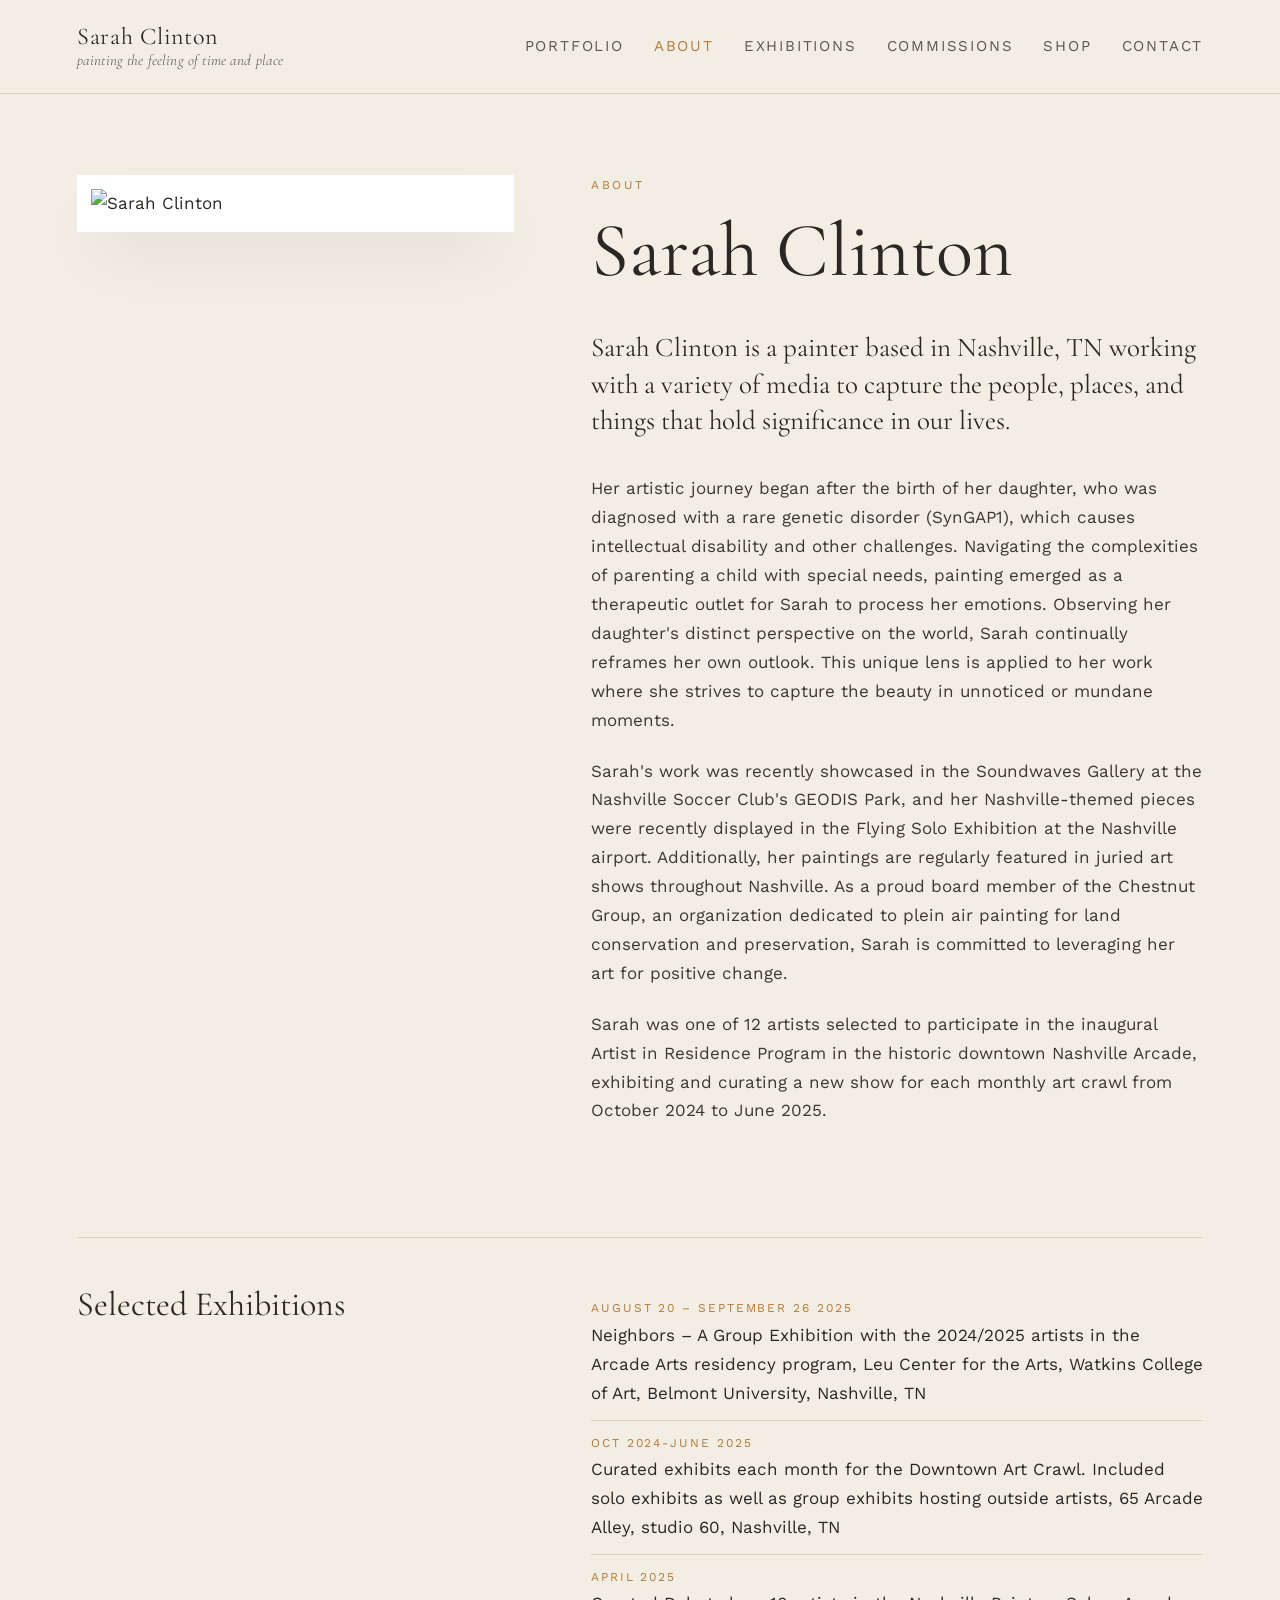
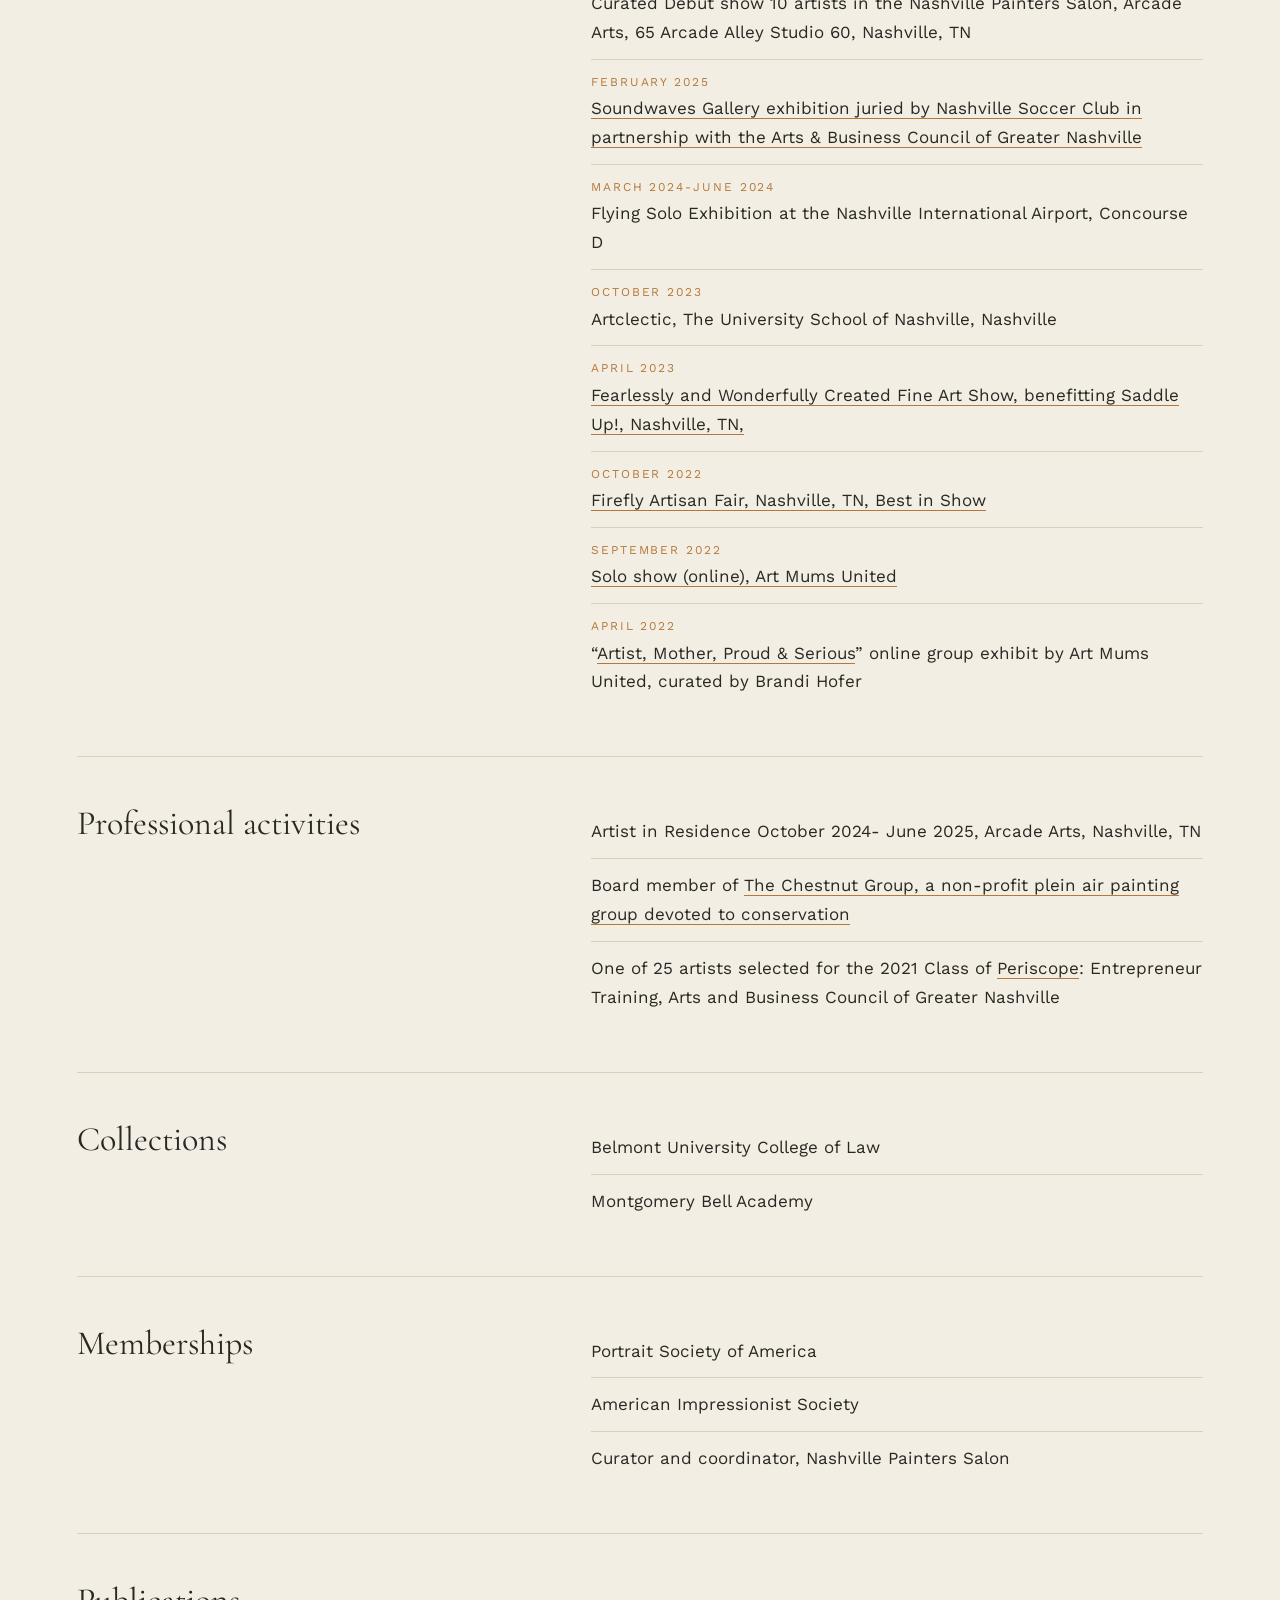
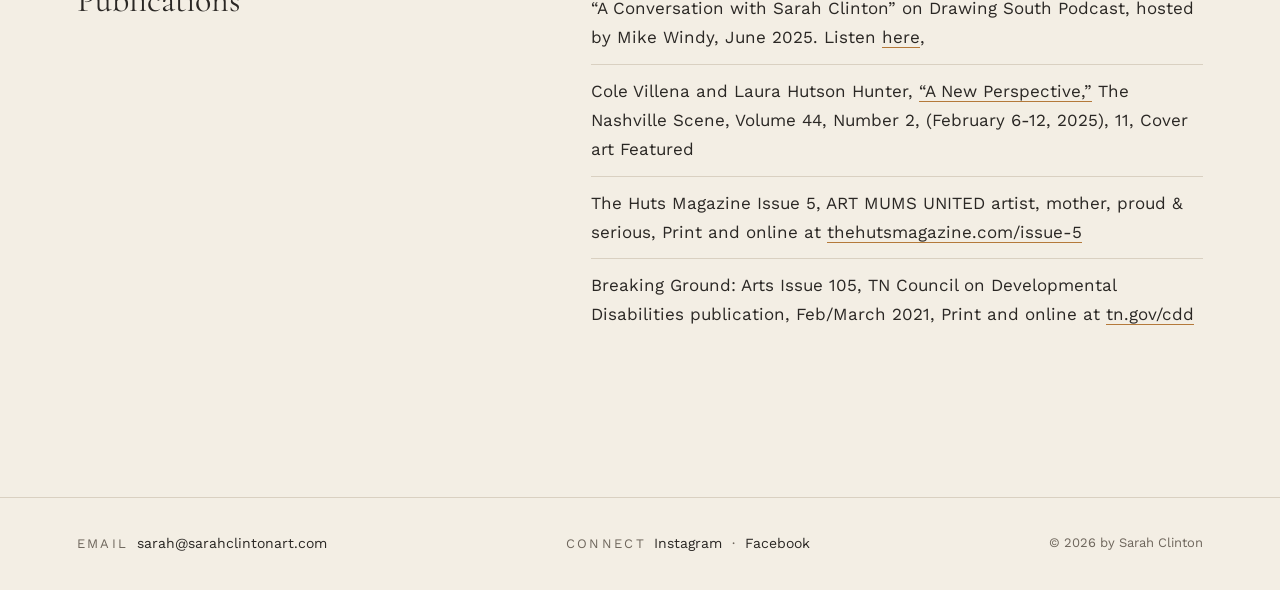
==== about.html @ befa65de "Add files via upload" ====
<!DOCTYPE html>
<html lang="en">
<head>
<meta charset="utf-8">
<meta name="viewport" content="width=device-width, initial-scale=1">
<title>About | Sarah Clinton</title>
<meta name="description" content="Sarah Clinton is a painter based in Nashville, TN.">
<link rel="preconnect" href="https://fonts.googleapis.com">
<link rel="preconnect" href="https://fonts.gstatic.com" crossorigin>
<link href="https://fonts.googleapis.com/css2?family=Cormorant+Garamond:ital,wght@0,400;0,500;1,400&family=Work+Sans:wght@400;500&display=swap" rel="stylesheet">
<link rel="stylesheet" href="css/site.css">
<style>
  :root {
    --bg: #F3EEE4; --ink: #2A2724; --muted: #6E665C; --accent: #B4793A;
    --rule: #D9D0C1; --frame: #FFFFFF;
    --display: "Cormorant Garamond", Georgia, serif;
    --body: "Work Sans", system-ui, sans-serif;
  }
  *, *::before, *::after { box-sizing: border-box; margin: 0; padding: 0; }
  body { background: var(--bg); color: var(--ink); font-family: var(--body); font-size: 17px; line-height: 1.7; }
  a { color: inherit; text-decoration: none; }


  .eyebrow { font-size: 12px; letter-spacing: .22em; text-transform: uppercase; color: var(--accent); margin-bottom: 18px; }
  h1 { font-family: var(--display); font-weight: 400; font-size: clamp(48px, 6vw, 84px); line-height: 1; margin-bottom: 40px; }

  .bio { display: grid; grid-template-columns: 5fr 7fr; gap: 6vw; padding: 9vh 6vw 10vh; align-items: start; }
  .portrait { position: sticky; top: 40px; }
  .portrait .frame { background: var(--frame); padding: 14px; box-shadow: 0 30px 60px -25px rgba(0,0,0,.35); }
  .portrait img { display: block; width: 100%; height: auto; }
  .bio-text p { max-width: 36em; margin-bottom: 1.3em; color: #3d3833; }
  .bio-text p.eyebrow { color: var(--accent); margin-bottom: 18px; }
  .bio-text p.lead { font-family: var(--display); font-size: 27px; line-height: 1.35; color: var(--ink); }

  .record { padding: 0 6vw 12vh; }
  .record section { display: grid; grid-template-columns: 5fr 7fr; gap: 6vw; border-top: 1px solid var(--rule); padding: 48px 0; }
  .record h2 { font-family: var(--display); font-weight: 400; font-size: 34px; line-height: 1.1; }
  .record ul { list-style: none; }
  .record li { padding: 12px 0; border-bottom: 1px solid var(--rule); }
  .record li:last-child { border-bottom: none; }
  .when { display: block; font-size: 12px; letter-spacing: .16em; text-transform: uppercase; color: var(--accent); margin-bottom: 2px; }
  .record a { border-bottom: 1px solid var(--accent); }
  .record a:hover { color: var(--accent); }


  @media (max-width: 800px) {
    .bio, .record section { grid-template-columns: 1fr; }
    .portrait { position: static; max-width: 420px; }
  }
</style>
</head>
<body>
<header class="site">
  <a class="wordmark" href="index.html">Sarah Clinton<span>painting the feeling of time and place</span></a>
  <button class="menu-btn" aria-label="Menu" onclick="document.body.classList.toggle('menu-open')">Menu</button>
  <nav>
    <a href="portfolio.html">Portfolio</a>
    <a class="here" href="about.html">About</a>
    <a href="exhibitions.html">Exhibitions</a>
    <a href="commissions.html">Commissions</a>
    <a href="shop.html">Shop</a>
    <a href="contact.html">Contact</a>
  </nav>
</header>

<main>
  <section class="bio">
    <figure class="portrait">
      <div class="frame"><img src="images/sarah-clinton.jpg" alt="Sarah Clinton"></div>
    </figure>
    <div class="bio-text">
      <p class="eyebrow">About</p>
      <h1>Sarah Clinton</h1>
      <p class="lead">Sarah Clinton is a painter based in Nashville, TN working with a variety of media to capture the people, places, and things that hold significance in our lives.</p>
      <p>Her artistic journey began after the birth of her daughter, who was diagnosed with a rare genetic disorder (SynGAP1), which causes intellectual disability and other challenges. Navigating the complexities of parenting a child with special needs, painting emerged as a therapeutic outlet for Sarah to process her emotions. Observing her daughter's distinct perspective on the world, Sarah continually reframes her own outlook. This unique lens is applied to her work where she strives to capture the beauty in unnoticed or mundane moments.</p>
      <p>Sarah's work was recently showcased in the Soundwaves Gallery at the Nashville Soccer Club's GEODIS Park, and her Nashville-themed pieces were recently displayed in the Flying Solo Exhibition at the Nashville airport. Additionally, her paintings are regularly featured in juried art shows throughout Nashville. As a proud board member of the Chestnut Group, an organization dedicated to plein air painting for land conservation and preservation, Sarah is committed to leveraging her art for positive change.</p>
      <p>Sarah was one of 12 artists selected to participate in the inaugural Artist in Residence Program in the historic downtown Nashville Arcade, exhibiting and curating a new show for each monthly art crawl from October 2024 to June 2025.</p>
    </div>
  </section>

  <div class="record">
    <section>
      <h2>Selected Exhibitions</h2>
      <ul>
        <li><span class="when">August 20 &ndash; September 26 2025</span>Neighbors &ndash; A Group Exhibition with the 2024/2025 artists in the Arcade Arts residency program, Leu Center for the Arts, Watkins College of Art, Belmont University, Nashville, TN</li>
        <li><span class="when">Oct 2024-June 2025</span>Curated exhibits each month for the Downtown Art Crawl. Included solo exhibits as well as group exhibits hosting outside artists, 65 Arcade Alley, studio 60, Nashville, TN</li>
        <li><span class="when">April 2025</span>Curated Debut show 10 artists in the Nashville Painters Salon, Arcade Arts, 65 Arcade Alley Studio 60, Nashville, TN</li>
        <li><span class="when">February 2025</span><a href="https://www.nashvillesc.com/geodispark/art/soundwaves" target="_blank" rel="noopener">Soundwaves Gallery exhibition juried by Nashville Soccer Club in partnership with the Arts &amp; Business Council of Greater Nashville</a></li>
        <li><span class="when">March 2024-June 2024</span>Flying Solo Exhibition at the Nashville International Airport, Concourse D</li>
        <li><span class="when">October 2023</span>Artclectic, The University School of Nashville, Nashville</li>
        <li><span class="when">April 2023</span><a href="https://www.artmumsunited.com/sarahclinton" target="_blank" rel="noopener">Fearlessly and Wonderfully Created Fine Art Show, benefitting Saddle Up!, Nashville, TN,</a></li>
        <li><span class="when">October 2022</span><a href="https://www.artmumsunited.com/sarahclinton" target="_blank" rel="noopener">Firefly Artisan Fair, Nashville, TN, Best in Show</a></li>
        <li><span class="when">September 2022</span><a href="https://www.artmumsunited.com/sarahclinton" target="_blank" rel="noopener">Solo show (online), Art Mums United</a></li>
        <li><span class="when">April 2022</span>&ldquo;<a href="https://www.artmumsunited.com/artistmotherexhibit" target="_blank" rel="noopener">Artist, Mother, Proud &amp; Serious</a>&rdquo; online group exhibit by Art Mums United, curated by Brandi Hofer</li>
      </ul>
    </section>

    <section>
      <h2>Professional activities</h2>
      <ul>
        <li>Artist in Residence October 2024- June 2025, Arcade Arts, Nashville, TN</li>
        <li>Board member of <a href="https://chestnutgroup.org/" target="_blank" rel="noopener">The Chestnut Group, a non-profit plein air painting group devoted to conservation</a></li>
        <li>One of 25 artists selected for the 2021 Class of <a href="https://www.youtube.com/watch?v=MNLySxNO3VE&amp;list=PL1G6afoTssWhYtG0hW1EjeULPOohemWJ3&amp;index=8" target="_blank" rel="noopener">Periscope</a>: Entrepreneur Training, Arts and Business Council of Greater Nashville</li>
      </ul>
    </section>

    <section>
      <h2>Collections</h2>
      <ul>
        <li>Belmont University College of Law</li>
        <li>Montgomery Bell Academy</li>
      </ul>
    </section>

    <section>
      <h2>Memberships</h2>
      <ul>
        <li>Portrait Society of America</li>
        <li>American Impressionist Society</li>
        <li>Curator and coordinator, Nashville Painters Salon</li>
      </ul>
    </section>

    <section>
      <h2>Publications</h2>
      <ul>
        <li>&ldquo;A Conversation with Sarah Clinton&rdquo; on Drawing South Podcast, hosted by Mike Windy, June 2025. Listen <a href="https://open.spotify.com/episode/1DT7kyPiIOtFQ2h3fJo6Qb" target="_blank" rel="noopener">here</a>,</li>
        <li>Cole Villena and Laura Hutson Hunter, <a href="https://www.nashvillescene.com/cover-2-6-25-jpg/image_6358e6a0-e27f-11ef-97e9-dfa5cc65e77a.html" target="_blank" rel="noopener">&ldquo;A New Perspective,&rdquo;</a> The Nashville Scene, Volume 44, Number 2, (February 6-12, 2025), 11, Cover art Featured</li>
        <li>The Huts Magazine Issue 5, ART MUMS UNITED artist, mother, proud &amp; serious, Print and online at <a href="https://thehutsmagazine.com/issue-5" target="_blank" rel="noopener">thehutsmagazine.com/issue-5</a></li>
        <li>Breaking Ground: Arts Issue 105, TN Council on Developmental Disabilities publication, Feb/March 2021, Print and online at <a href="https://www.tn.gov/cdd/projects-and-initiatives/public-awareness/breaking-ground.html" target="_blank" rel="noopener">tn.gov/cdd</a></li>
      </ul>
    </section>
  </div>
</main>

<footer class="site">
  <div><span class="label">Email</span><a href="mailto:sarah@sarahclintonart.com">sarah@sarahclintonart.com</a></div>
  <div><span class="label">Connect</span><a href="https://www.instagram.com/sarahclintonart" target="_blank" rel="noopener">Instagram</a> &nbsp;&middot;&nbsp; <a href="https://www.facebook.com/sarahclintonart" target="_blank" rel="noopener">Facebook</a></div>
  <div class="copy">&copy; 2026 by Sarah Clinton</div>
</footer>
</body>
</html>
---- css/site.css ----
/* Sarah Clinton: shared "Daylight" styles */
:root {
  --bg: #F3EEE4; --ink: #2A2724; --muted: #6E665C; --accent: #B4793A;
  --rule: #D9D0C1; --muted2: #5C554C; --frame: #FFFFFF; --paper: #EAE3D6;
  --display: "Cormorant Garamond", Georgia, serif;
  --body: "Work Sans", system-ui, sans-serif;
}
*, *::before, *::after { box-sizing: border-box; margin: 0; padding: 0; }
body { background: var(--bg); color: var(--ink); font-family: var(--body); font-size: 17px; line-height: 1.65; }
a { color: inherit; text-decoration: none; }
img { display: block; max-width: 100%; height: auto; }

/* Header */
header.site { display: flex; justify-content: space-between; align-items: center; gap: 24px;
  padding: 24px 6vw; border-bottom: 1px solid var(--rule); }
.wordmark { font-family: var(--display); font-size: 24px; letter-spacing: .03em; line-height: 1.1; }
.wordmark span { display: block; font-style: italic; font-size: 15px; color: var(--muted); letter-spacing: .01em; margin-top: 2px; }
header.site nav { display: flex; flex-wrap: wrap; gap: 10px 30px; font-size: 15px; letter-spacing: .12em; text-transform: uppercase; color: var(--muted2); }
header.site nav a:hover, header.site nav a.here { color: var(--accent); }
.menu-btn { display: none; background: none; border: 1px solid var(--rule); padding: 8px 14px; font: 500 12px var(--body);
  letter-spacing: .14em; text-transform: uppercase; color: var(--ink); cursor: pointer; }

/* Common */
.eyebrow { font-size: 13px; letter-spacing: .22em; text-transform: uppercase; color: var(--accent); margin-bottom: 16px; }
.eyebrow a:hover { color: var(--ink); }
.page-head { padding: 8vh 6vw 4vh; }
.page-head h1 { font-family: var(--display); font-weight: 400; font-size: clamp(46px, 6vw, 84px); line-height: 1; }
.page-head .lede { margin-top: 16px; font-family: var(--display); font-style: italic; font-size: 24px; color: var(--muted); max-width: 30em; }
.frame { background: var(--frame); padding: 10px; box-shadow: 0 18px 36px -22px rgba(0,0,0,.35); }
.btn { display: inline-block; padding: 14px 26px; background: var(--ink); color: var(--bg); border: none; cursor: pointer;
  font: 500 13px var(--body); letter-spacing: .14em; text-transform: uppercase; transition: background .3s; }
.btn:hover { background: var(--accent); }
.link { border-bottom: 1px solid var(--accent); padding-bottom: 3px; }
.label { font-size: 13px; letter-spacing: .18em; text-transform: uppercase; color: var(--muted); margin-right: 8px; }

/* Home */
.hero { display: grid; grid-template-columns: 1fr 1.1fr; gap: 6vw; align-items: center; padding: 8vh 6vw 10vh; min-height: 78vh; }
.hero h1 { font-family: var(--display); font-weight: 400; font-size: clamp(56px, 8vw, 116px); line-height: .95; }
.hero h1 em { color: var(--muted); }
.hero .statement { margin-top: 30px; max-width: 31em; color: #4a443e; }
.cta { margin-top: 40px; display: flex; gap: 28px; align-items: center; font-size: 13px; letter-spacing: .14em; text-transform: uppercase; }
.hero-art .frame { padding: 14px; box-shadow: 0 30px 60px -25px rgba(0,0,0,.35); }
.hero-art figcaption { margin-top: 14px; font-family: var(--display); font-size: 17px; color: var(--muted); }

/* Portfolio cards */
.cards { display: grid; grid-template-columns: repeat(3, 1fr); gap: 5vw 4vw; padding: 2vh 6vw 12vh; }
.card .frame { transition: transform .35s ease, box-shadow .35s ease; }
.card .frame img { width: 100%; aspect-ratio: 3/4; object-fit: cover; }
.card:hover .frame { transform: translateY(-4px); box-shadow: 0 28px 46px -22px rgba(0,0,0,.4); }
.card h2 { margin-top: 20px; font-family: var(--display); font-weight: 400; font-size: 30px; line-height: 1.1; }
.card p { margin-top: 6px; color: var(--muted2); font-size: 16px; }
.card:hover h2 { color: var(--accent); }

/* Category pages */
.subnav { display: flex; flex-wrap: wrap; gap: 8px 26px; padding: 0 6vw 16px; border-bottom: 1px solid var(--rule);
  font-size: 14px; letter-spacing: .12em; text-transform: uppercase; color: var(--muted); }
.subnav a { padding: 6px 0; border-bottom: 1px solid transparent; }
.subnav a:hover { color: var(--ink); }
.subnav a.here { color: var(--ink); border-bottom-color: var(--accent); }
.masonry { columns: 3 280px; column-gap: 3vw; padding: 5vh 6vw 6vh; }
.piece { break-inside: avoid; margin-bottom: 3.5vw; cursor: zoom-in; }
.piece .frame { transition: transform .35s ease, box-shadow .35s ease; }
.piece:hover .frame { transform: translateY(-3px); box-shadow: 0 26px 44px -22px rgba(0,0,0,.4); }
.piece img { width: 100%; }
.piece figcaption, .product figcaption { margin-top: 12px; }
figcaption i { display: block; font-family: var(--display); font-size: 19px; line-height: 1.25; }
figcaption small { display: block; font-size: 15px; color: var(--muted2); line-height: 1.5; }
.pager { display: flex; justify-content: space-between; padding: 4vh 6vw 10vh; border-top: 1px solid var(--rule);
  font-size: 13px; letter-spacing: .14em; text-transform: uppercase; color: var(--muted); }
.pager a:hover { color: var(--accent); }
.closing { padding: 4vh 6vw 12vh; text-align: center; font-family: var(--display); font-size: 28px; }
.closing a { border-bottom: 1px solid var(--accent); }

/* Shop */
.products { display: grid; grid-template-columns: repeat(auto-fill, minmax(250px, 1fr)); gap: 4vw 3vw; padding: 4vh 6vw 12vh; }
.product { cursor: zoom-in; }
.product .frame img { width: 100%; aspect-ratio: 1/1; object-fit: contain; background: var(--frame); }
.product .size { margin-bottom: 2px; }
.product .price { display: block; margin-top: 4px; font-size: 15px; }
.product .inquire { display: inline-block; margin-top: 10px; font-size: 12px; letter-spacing: .14em; text-transform: uppercase;
  border-bottom: 1px solid var(--accent); padding-bottom: 2px; cursor: pointer; }
.product .inquire:hover { color: var(--accent); }
.product .sold { display: inline-block; margin-top: 8px; font-size: 12px; letter-spacing: .18em; text-transform: uppercase; color: var(--muted); }

/* Exhibitions */
.events { padding: 2vh 6vw 12vh; }
.event { display: grid; grid-template-columns: 5fr 6fr; gap: 5vw; align-items: center; padding: 6vh 0; border-top: 1px solid var(--rule); }
.event.flip .frame { order: 2; }
.event .frame img { width: 100%; max-height: 70vh; object-fit: contain; }
.event.text-only { grid-template-columns: 1fr; text-align: center; }
.event.text-only .no-image { display: none; }
.event h2 { font-family: var(--display); font-weight: 400; font-size: clamp(30px, 3.4vw, 44px); line-height: 1.1; margin-bottom: 14px; }
.event p { color: #4a443e; }
.event a { border-bottom: 1px solid var(--accent); }
.event a:hover { color: var(--accent); }

/* Contact */
.contact { display: grid; grid-template-columns: 1fr 1fr; gap: 6vw; padding: 8vh 6vw 12vh; align-items: start; }
.contact-art { position: sticky; top: 30px; }
.contact h1 { font-family: var(--display); font-weight: 400; font-size: clamp(46px, 5vw, 72px); line-height: 1; margin-bottom: 30px; }
.form { display: grid; gap: 18px; }
.form .row2 { display: grid; grid-template-columns: 1fr 1fr; gap: 18px; }
.form label { display: grid; gap: 6px; font-size: 12px; letter-spacing: .16em; text-transform: uppercase; color: var(--muted); }
.form input[type=text], .form input[type=email], .form textarea { font: 400 16px var(--body); color: var(--ink); background: transparent;
  border: none; border-bottom: 1px solid #bfb5a4; padding: 8px 2px; letter-spacing: normal; text-transform: none; }
.form input:focus, .form textarea:focus { outline: none; border-bottom-color: var(--accent); }
.form label.check { display: flex; gap: 10px; align-items: center; text-transform: none; letter-spacing: normal; font-size: 15px; color: var(--ink); }
.form .btn { justify-self: start; }
.direct { margin-top: 22px; }
.direct a { border-bottom: 1px solid var(--accent); }
.newsletter { margin-top: 7vh; padding-top: 5vh; border-top: 1px solid var(--rule); }
.newsletter h2 { font-family: var(--display); font-weight: 400; font-size: 36px; }
.newsletter > p { margin: 6px 0 22px; color: #4a443e; }

/* Footer */
footer.site { display: flex; flex-wrap: wrap; justify-content: space-between; gap: 16px 40px; padding: 34px 6vw;
  border-top: 1px solid var(--rule); font-size: 14px; color: var(--muted); }
footer.site a { color: var(--ink); }
footer.site a:hover { color: var(--accent); }
footer.site .copy { font-size: 13px; }

/* Lightbox */
#lb { display: none; position: fixed; inset: 0; z-index: 100; background: var(--bg); align-items: center; justify-content: center; padding: 5vh 8vw; }
#lb.open { display: flex; }
#lb figure { display: flex; flex-direction: column; align-items: center; max-height: 100%; }
#lb .frame { padding: 14px; }
#lb-img { max-width: 80vw; max-height: 72vh; width: auto; }
#lb-cap { margin-top: 18px; text-align: center; max-width: 46em; }
#lb-cap i { font-size: 26px; }
#lb-close { position: fixed; top: 18px; right: 24px; background: none; border: none; font-size: 22px; color: var(--muted); cursor: pointer; }
.lb-nav { position: fixed; top: 50%; transform: translateY(-50%); background: none; border: none; cursor: pointer;
  font: 400 46px var(--display); color: var(--muted); padding: 10px 18px; }
.lb-nav:hover, #lb-close:hover { color: var(--accent); }
#lb-prev { left: 1.5vw; } #lb-next { right: 1.5vw; }

/* Small screens */
@media (max-width: 860px) {
  .menu-btn { display: block; }
  header.site { flex-wrap: wrap; }
  header.site nav { display: none; width: 100%; flex-direction: column; gap: 14px; padding-top: 10px; }
  body.menu-open header.site nav { display: flex; }
  .hero, .contact, .event { grid-template-columns: 1fr; }
  .event.flip .frame { order: 0; }
  .contact-art { position: static; }
  .cards { grid-template-columns: 1fr 1fr; }
  .form .row2 { grid-template-columns: 1fr; }
  #lb { padding: 6vh 3vw; }
  #lb-img { max-width: 92vw; }
  .lb-nav { font-size: 34px; padding: 6px; }
}
@media (max-width: 520px) { .cards { grid-template-columns: 1fr; } }

.page-link { padding: 0 6vw; font-size: 15px; letter-spacing: .1em; text-transform: uppercase; }
.page-link a { border-bottom: 1px solid var(--accent); padding-bottom: 3px; }
.page-link a:hover { color: var(--accent); }

.process-card { display: flex; align-items: center; gap: 22px; margin: 0 6vw; padding: 12px 28px 12px 12px; width: fit-content;
  background: var(--frame); box-shadow: 0 14px 30px -20px rgba(0,0,0,.35); transition: transform .3s, box-shadow .3s; }
.process-card:hover { transform: translateY(-3px); box-shadow: 0 22px 40px -22px rgba(0,0,0,.4); }
.process-card img { width: 84px; height: 84px; object-fit: cover; object-position: 50% 40%; }
.process-card span { font-family: var(--display); font-size: 26px; line-height: 1.15; }
.process-card small { display: block; font-family: var(--body); font-size: 12px; letter-spacing: .2em; text-transform: uppercase; color: var(--accent); margin-bottom: 4px; }
.process-card b { font-weight: 400; color: var(--accent); margin-left: 6px; }
.process-card:hover span { color: var(--accent); }
.head-row { display: flex; justify-content: space-between; align-items: flex-end; gap: 30px; flex-wrap: wrap; padding-right: 6vw; }
.head-row .process-card { margin: 0 0 4vh 6vw; }
@media (min-width: 861px) { .head-row .process-card { margin-left: 0; } }
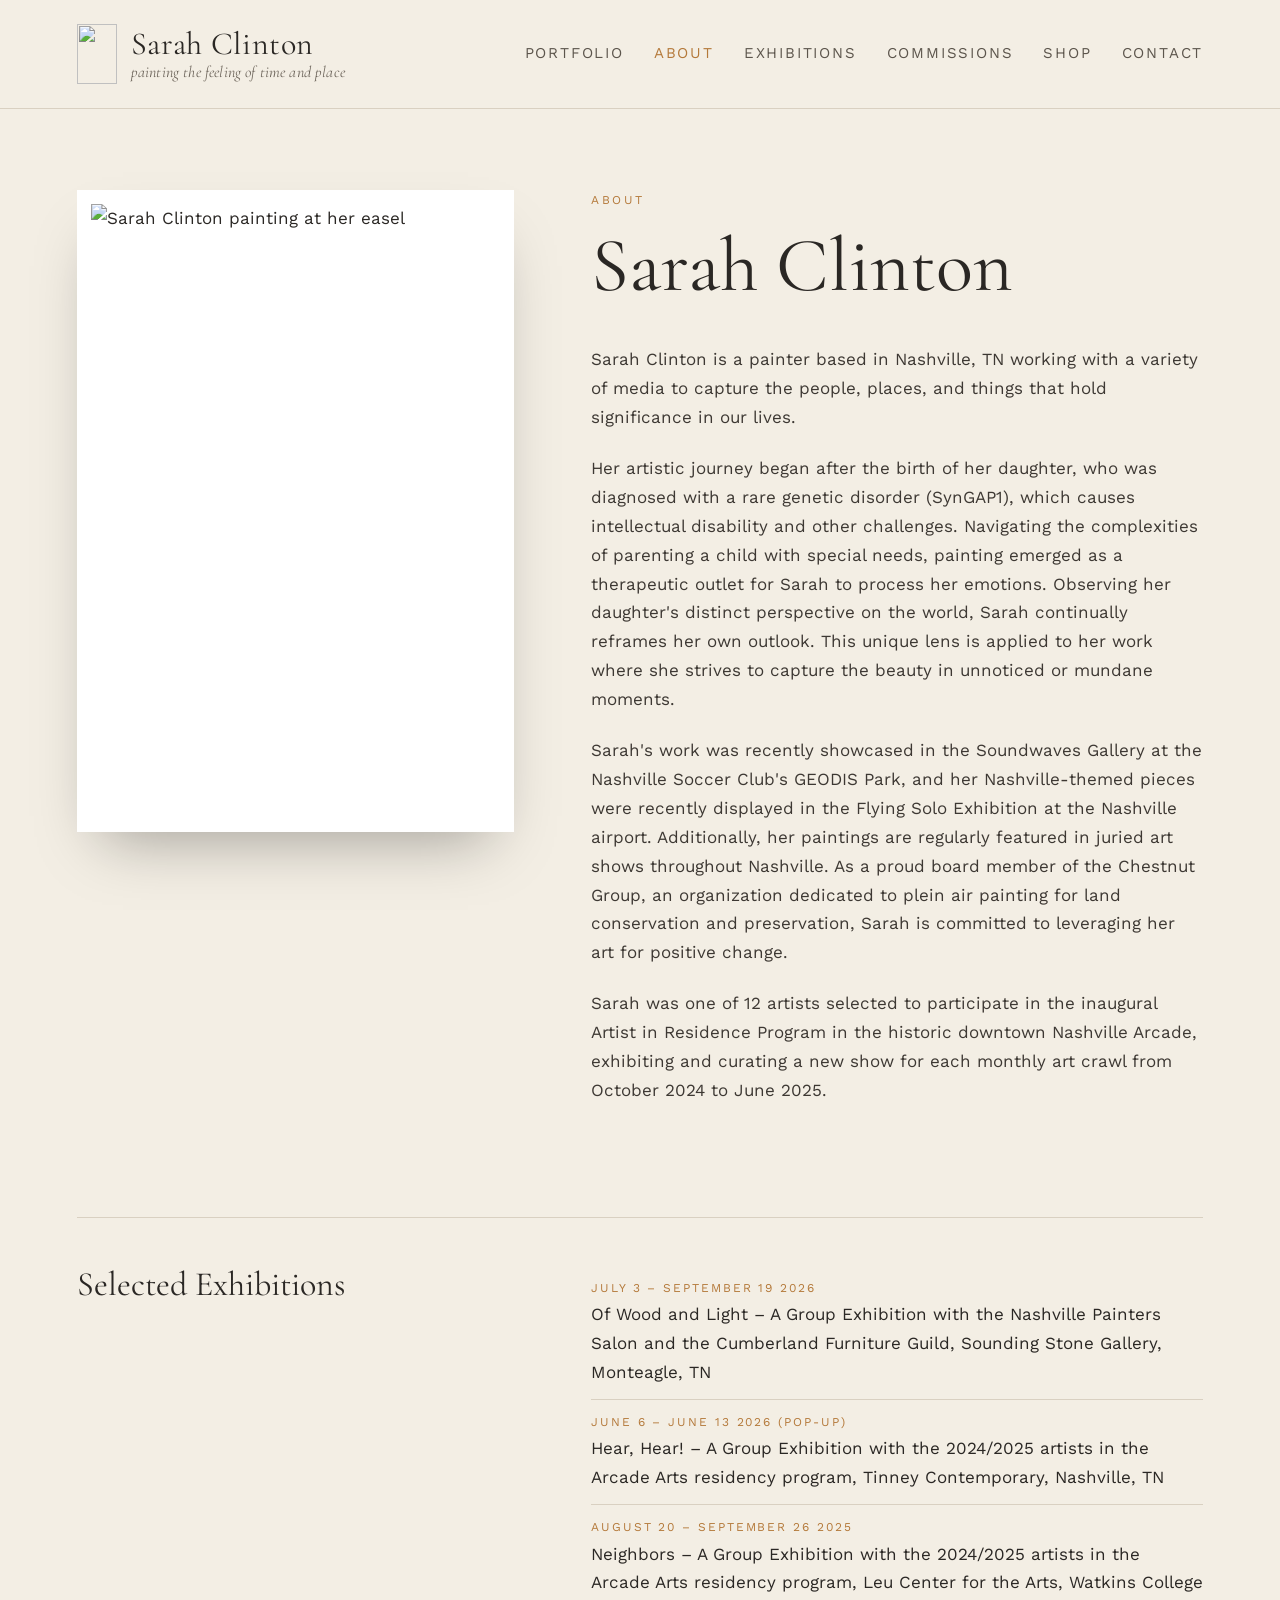
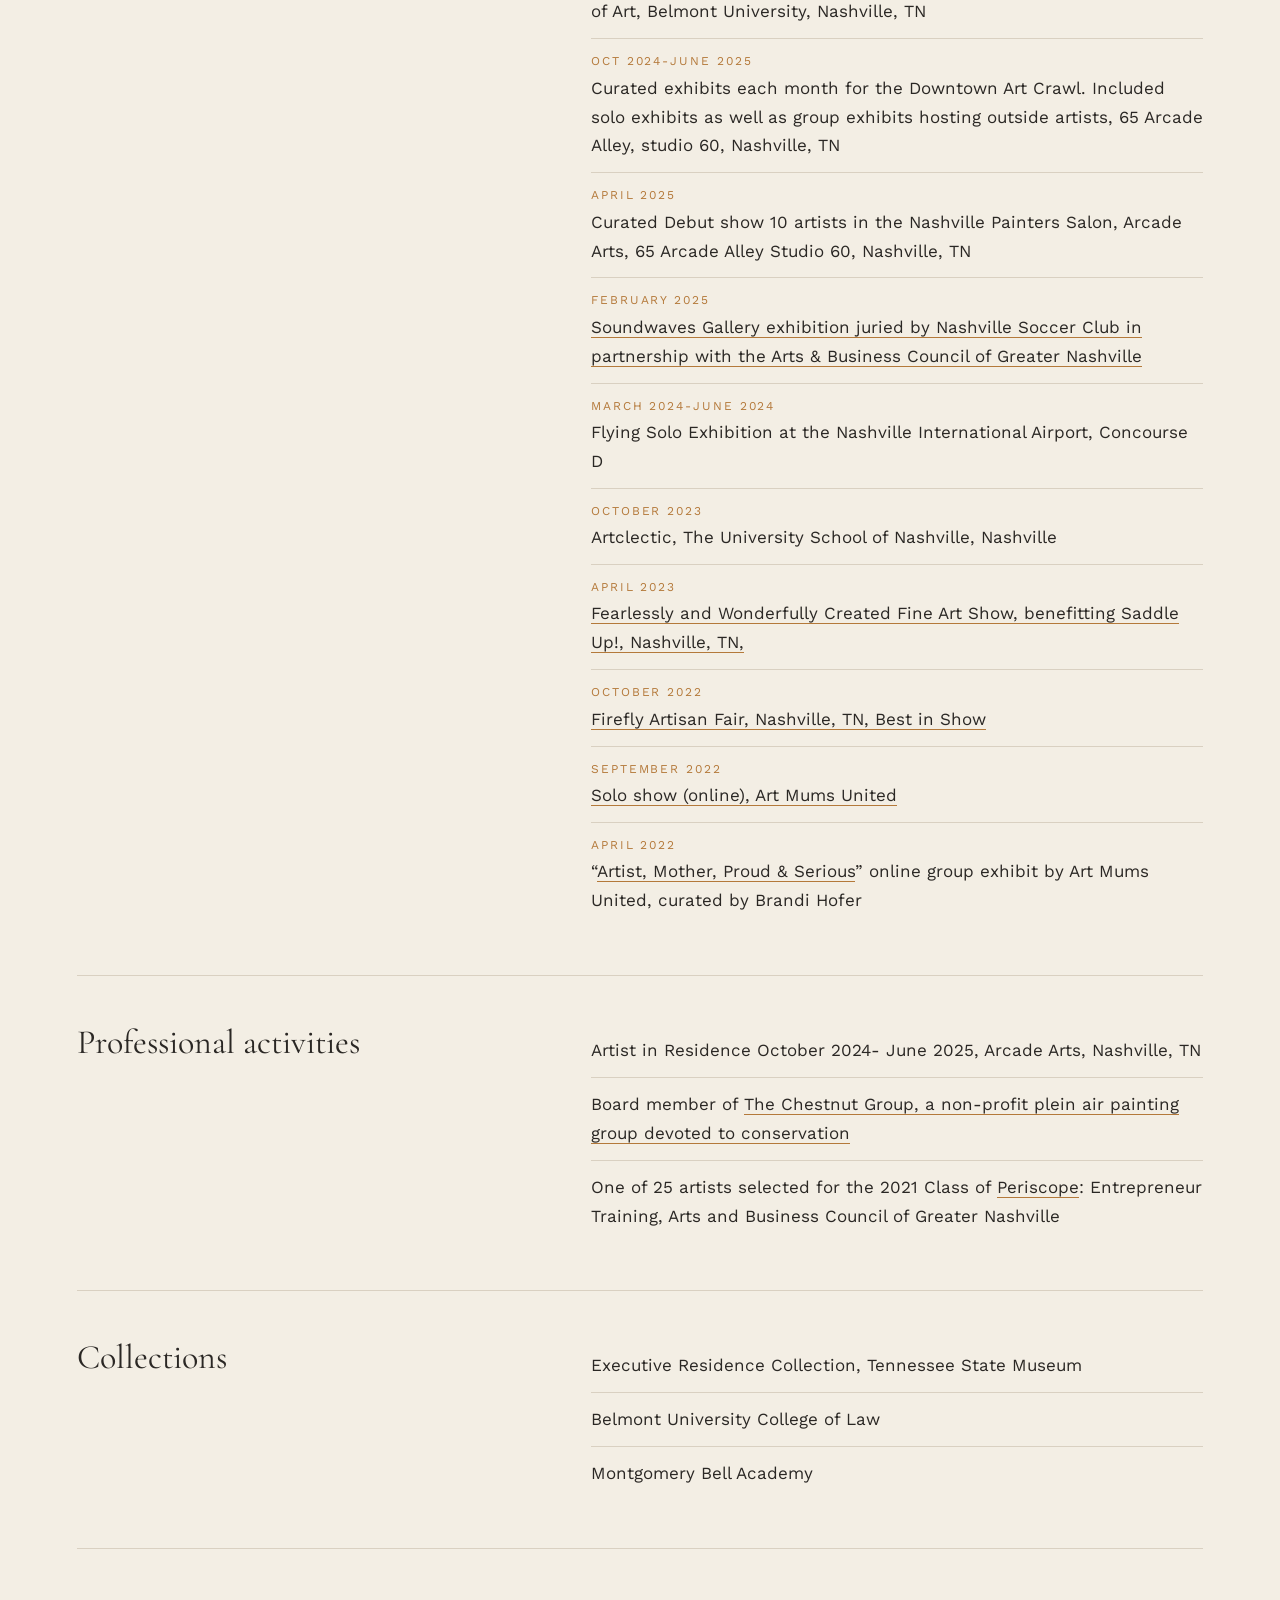
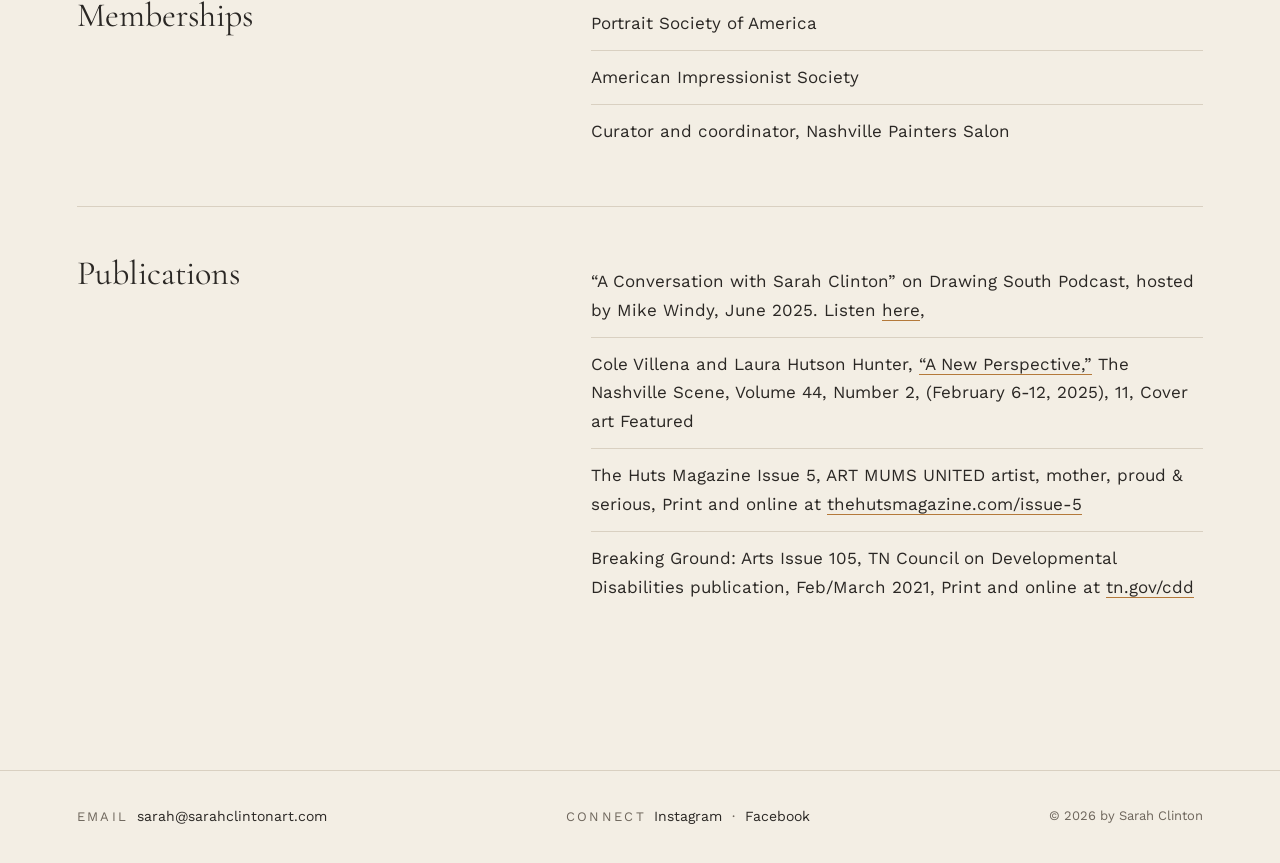
==== commit 45663e13: "Add files via upload" ====
--- a/about.html
+++ b/about.html
@@ -51,7 +51,7 @@
 </head>
 <body>
 <header class="site">
-  <a class="wordmark" href="index.html">Sarah Clinton<span>painting the feeling of time and place</span></a>
+  <a class="wordmark" href="index.html"><img class="key" src="images/key.png" alt="" width="40" height="60"><span class="wm"><span class="nm">Sarah Clinton</span><span class="tg">painting the feeling of time and place</span></span></a>
   <button class="menu-btn" aria-label="Menu" onclick="document.body.classList.toggle('menu-open')">Menu</button>
   <nav>
     <a href="portfolio.html">Portfolio</a>
@@ -66,12 +66,12 @@
 <main>
   <section class="bio">
     <figure class="portrait">
-      <div class="frame"><img src="images/sarah-clinton.jpg" alt="Sarah Clinton"></div>
+      <div class="frame"><img src="images/sarah-clinton-painting.jpg" alt="Sarah Clinton painting at her easel" width="854" height="1280"></div>
     </figure>
     <div class="bio-text">
       <p class="eyebrow">About</p>
       <h1>Sarah Clinton</h1>
-      <p class="lead">Sarah Clinton is a painter based in Nashville, TN working with a variety of media to capture the people, places, and things that hold significance in our lives.</p>
+      <p>Sarah Clinton is a painter based in Nashville, TN working with a variety of media to capture the people, places, and things that hold significance in our lives.</p>
       <p>Her artistic journey began after the birth of her daughter, who was diagnosed with a rare genetic disorder (SynGAP1), which causes intellectual disability and other challenges. Navigating the complexities of parenting a child with special needs, painting emerged as a therapeutic outlet for Sarah to process her emotions. Observing her daughter's distinct perspective on the world, Sarah continually reframes her own outlook. This unique lens is applied to her work where she strives to capture the beauty in unnoticed or mundane moments.</p>
       <p>Sarah's work was recently showcased in the Soundwaves Gallery at the Nashville Soccer Club's GEODIS Park, and her Nashville-themed pieces were recently displayed in the Flying Solo Exhibition at the Nashville airport. Additionally, her paintings are regularly featured in juried art shows throughout Nashville. As a proud board member of the Chestnut Group, an organization dedicated to plein air painting for land conservation and preservation, Sarah is committed to leveraging her art for positive change.</p>
       <p>Sarah was one of 12 artists selected to participate in the inaugural Artist in Residence Program in the historic downtown Nashville Arcade, exhibiting and curating a new show for each monthly art crawl from October 2024 to June 2025.</p>
@@ -82,6 +82,8 @@
     <section>
       <h2>Selected Exhibitions</h2>
       <ul>
+        <li><span class="when">July 3 &ndash; September 19 2026</span>Of Wood and Light &ndash; A Group Exhibition with the Nashville Painters Salon and the Cumberland Furniture Guild, Sounding Stone Gallery, Monteagle, TN</li>
+        <li><span class="when">June 6 &ndash; June 13 2026 (pop-up)</span>Hear, Hear! &ndash; A Group Exhibition with the 2024/2025 artists in the Arcade Arts residency program, Tinney Contemporary, Nashville, TN</li>
         <li><span class="when">August 20 &ndash; September 26 2025</span>Neighbors &ndash; A Group Exhibition with the 2024/2025 artists in the Arcade Arts residency program, Leu Center for the Arts, Watkins College of Art, Belmont University, Nashville, TN</li>
         <li><span class="when">Oct 2024-June 2025</span>Curated exhibits each month for the Downtown Art Crawl. Included solo exhibits as well as group exhibits hosting outside artists, 65 Arcade Alley, studio 60, Nashville, TN</li>
         <li><span class="when">April 2025</span>Curated Debut show 10 artists in the Nashville Painters Salon, Arcade Arts, 65 Arcade Alley Studio 60, Nashville, TN</li>
@@ -107,6 +109,7 @@
     <section>
       <h2>Collections</h2>
       <ul>
+        <li>Executive Residence Collection, Tennessee State Museum</li>
         <li>Belmont University College of Law</li>
         <li>Montgomery Bell Academy</li>
       </ul>
--- a/css/site.css
+++ b/css/site.css
@@ -13,8 +13,11 @@
 /* Header */
 header.site { display: flex; justify-content: space-between; align-items: center; gap: 24px;
   padding: 24px 6vw; border-bottom: 1px solid var(--rule); }
-.wordmark { font-family: var(--display); font-size: 24px; letter-spacing: .03em; line-height: 1.1; }
-.wordmark span { display: block; font-style: italic; font-size: 15px; color: var(--muted); letter-spacing: .01em; margin-top: 2px; }
+.wordmark { display: flex; align-items: center; gap: 14px; font-family: var(--display); line-height: 1.05; }
+.wordmark .key { width: 40px; height: 60px; object-fit: contain; flex: none; }
+.wordmark .wm { display: block; }
+.wordmark .nm { display: block; font-size: 32px; letter-spacing: .02em; }
+.wordmark .tg { display: block; font-style: italic; font-size: 16px; color: var(--muted); letter-spacing: .01em; margin-top: 3px; }
 header.site nav { display: flex; flex-wrap: wrap; gap: 10px 30px; font-size: 15px; letter-spacing: .12em; text-transform: uppercase; color: var(--muted2); }
 header.site nav a:hover, header.site nav a.here { color: var(--accent); }
 .menu-btn { display: none; background: none; border: 1px solid var(--rule); padding: 8px 14px; font: 500 12px var(--body);
@@ -40,6 +43,7 @@
 .hero .statement { margin-top: 30px; max-width: 31em; color: #4a443e; }
 .cta { margin-top: 40px; display: flex; gap: 28px; align-items: center; font-size: 13px; letter-spacing: .14em; text-transform: uppercase; }
 .hero-art .frame { padding: 14px; box-shadow: 0 30px 60px -25px rgba(0,0,0,.35); }
+.hero-art img { width: 100%; height: auto; }
 .hero-art figcaption { margin-top: 14px; font-family: var(--display); font-size: 17px; color: var(--muted); }
 
 /* Portfolio cards */
@@ -136,10 +140,17 @@
 /* Small screens */
 @media (max-width: 860px) {
   .menu-btn { display: block; }
+  .wordmark { gap: 9px; }
+  .wordmark .key { width: 26px; height: 40px; }
+  .wordmark .nm { font-size: 24px; }
+  .wordmark .tg { font-size: 12.5px; }
+  header.site { flex-wrap: wrap; }
+  .menu-btn { padding: 7px 11px; }
   header.site { flex-wrap: wrap; }
   header.site nav { display: none; width: 100%; flex-direction: column; gap: 14px; padding-top: 10px; }
   body.menu-open header.site nav { display: flex; }
   .hero, .contact, .event { grid-template-columns: 1fr; }
+  .hero-art img { aspect-ratio: 5/4; object-fit: cover; }
   .event.flip .frame { order: 0; }
   .contact-art { position: static; }
   .cards { grid-template-columns: 1fr 1fr; }
@@ -165,3 +176,63 @@
 .head-row { display: flex; justify-content: space-between; align-items: flex-end; gap: 30px; flex-wrap: wrap; padding-right: 6vw; }
 .head-row .process-card { margin: 0 0 4vh 6vw; }
 @media (min-width: 861px) { .head-row .process-card { margin-left: 0; } }
+
+/* Home: in public collections */
+.collections { padding: 8vh 6vw 10vh; border-top: 1px solid var(--rule); background: var(--paper); }
+.collections > .eyebrow { font-size: 28px; letter-spacing: .16em; margin-bottom: 32px; }
+.coll-grid { display: grid; grid-template-columns: 1fr 1fr; gap: 5vw; margin-top: 10px; }
+.coll { display: grid; grid-template-columns: 180px 1fr; gap: 28px; align-items: center; }
+.coll .frame img { width: 100%; aspect-ratio: 3/4; object-fit: cover; }
+.coll i { display: block; font-family: var(--display); font-size: 28px; line-height: 1.15; }
+.coll small { display: block; margin-top: 8px; font-size: 16px; color: var(--muted2); line-height: 1.45; }
+.coll:hover i { color: var(--accent); }
+@media (max-width: 860px) { .collections > .eyebrow { font-size: 20px; } .coll-grid { grid-template-columns: 1fr; gap: 6vh; } .coll { grid-template-columns: 120px 1fr; gap: 20px; } }
+
+/* Commissions: offerings */
+.offers { display: grid; grid-template-columns: repeat(3, 1fr); gap: 3vw; padding: 2vh 6vw 2vh; align-items: start; }
+.offer { background: var(--frame); padding: 14px 14px 26px; box-shadow: 0 24px 50px -30px rgba(0,0,0,.35); }
+.offer-img { aspect-ratio: 16/10; overflow: hidden; margin-bottom: 20px; }
+.offer-img img { width: 100%; height: 100%; object-fit: cover; object-position: 50% 15%; }
+.offer > *:not(.offer-img) { margin-left: 12px; margin-right: 12px; }
+.offer .tag { font-size: 12px; letter-spacing: .2em; text-transform: uppercase; color: var(--accent); }
+.offer h2 { font-family: var(--display); font-weight: 400; font-size: 34px; line-height: 1.1; margin: 4px 0 10px; }
+.offer p { font-size: 15.5px; color: var(--muted2); }
+.prices { list-style: none; margin-top: 16px; border-top: 1px solid var(--rule); }
+.prices li { display: flex; justify-content: space-between; gap: 12px; padding: 8px 0; border-bottom: 1px solid var(--rule); font-size: 15px; }
+.prices li span:last-child { font-family: var(--display); font-size: 19px; }
+.offer .note { font-size: 13.5px; font-style: italic; margin-top: 10px; }
+.offers-note { padding: 0 0 22px; font-family: var(--display); font-style: italic; font-size: 22px; color: var(--muted); }
+.past-head { padding: 7vh 6vw 0; margin-bottom: 0; }
+@media (max-width: 860px) { .offers { grid-template-columns: 1fr; gap: 5vh; } }
+.offer-img.wide { aspect-ratio: auto; }
+.offer-img.wide img { height: auto; }
+.offers-cta { text-align: center; padding: 6vh 6vw 0; }
+.series-link { display: inline-block; margin-top: 10px; font-size: 13px; letter-spacing: .14em; text-transform: uppercase; color: var(--accent); text-decoration: none; border-bottom: 1px solid currentColor; padding-bottom: 2px; }
+.series-link:hover { color: var(--ink); }
+.series { padding: 4vh 6vw 2vh; }
+.series .eyebrow { font-size: 20px; margin-bottom: 26px; }
+.series-grid { display: grid; grid-template-columns: repeat(4, 1fr); gap: 2.4vw; }
+.series-grid .frame.sq { aspect-ratio: 1; overflow: hidden; }
+.series-grid .frame.sq img { width: 100%; height: 100%; object-fit: cover; }
+.series-grid figcaption { margin-top: 10px; }
+@media (max-width: 860px) { .series-grid { grid-template-columns: repeat(2, 1fr); gap: 16px; } }
+.process-row { display: flex; justify-content: center; padding: 6vh 6vw 0; }
+.process-row .process-card { margin: 0; }
+/* Exhibitions: compact two-column list */
+.events { display: grid; grid-template-columns: 1fr 1fr; gap: 0 4vw; padding: 1vh 6vw 10vh; }
+.event, .event.text-only { grid-template-columns: 150px 1fr; gap: 26px; align-items: start; text-align: left; padding: 3.5vh 0; }
+.event.flip .frame { order: 0; }
+.event .frame { padding: 7px; }
+.event .frame img { width: 100%; height: 136px; max-height: none; object-fit: cover; }
+.event.text-only .no-image { display: block; width: 150px; height: 150px; background: var(--rule); opacity: .35; }
+.event h2 { font-size: 26px; margin-bottom: 8px; }
+.event p { font-size: 15px; line-height: 1.5; }
+@media (max-width: 860px) {
+  .events { grid-template-columns: 1fr; }
+  .event, .event.text-only { grid-template-columns: 96px 1fr; gap: 16px; }
+  .event .frame img { height: 82px; }
+  .event.text-only .no-image { width: 96px; height: 96px; }
+  .event h2 { font-size: 22px; }
+}
+.event.text-only .no-image { background: #d75b41; opacity: 1; }
+.product .note { display: block; font-style: italic; color: var(--accent); font-size: 13.5px; margin: 2px 0 6px; }
